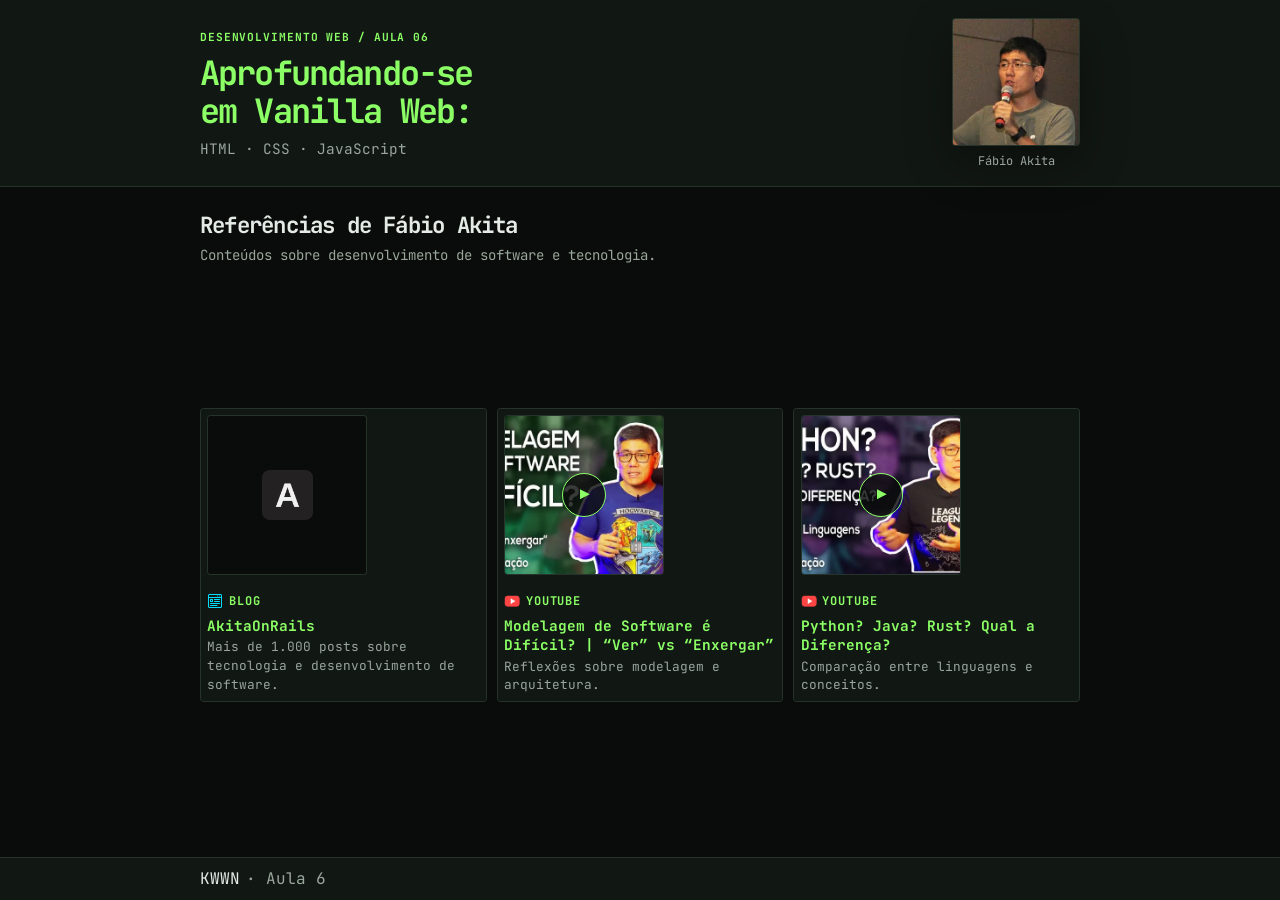
==== projetos/simple-web-page/web/index.html @ 8c3f889a "aula 006: move site para projetos/simple-web-page" ====
<!doctype html>
<html lang="pt-BR">
  <head>
    <meta charset="UTF-8">
    <meta name="viewport" content="width=device-width, initial-scale=1">
    <meta name="description" content="Referências de Fábio Akita sobre software e tecnologia.">
    <link rel="icon" type="image/webp" href="assets/img/favicon.webp">
    <title>Aula 6 — Vanilla Web</title>
    <link rel="preconnect" href="https://fonts.googleapis.com">
    <link rel="preconnect" href="https://fonts.gstatic.com" crossorigin>
    <link href="https://fonts.googleapis.com/css2?family=JetBrains+Mono:wght@400;500;600;700&display=swap" rel="stylesheet">
    <link rel="stylesheet" href="css/style.css">
    <script src="js/main.js" defer></script>
  </head>
  <body>
    <header class="site-header">
      <div class="container hero">
        <div>
          <p class="eyebrow">Desenvolvimento Web / Aula 06</p>
          <h1>Aprofundando-se<br>em Vanilla Web:</h1>
          <p class="muted">HTML · CSS · JavaScript</p>
        </div>
        <figure class="portrait-card">
          <img class="portrait" src="assets/img/fabio-akita.webp" alt="Fábio Akita em uma conversa diante de um microfone" width="420" height="560">
          <figcaption>Fábio Akita</figcaption>
        </figure>
      </div>
    </header>

    <main class="container">
      <h2>Referências de Fábio Akita</h2>
      <p class="muted">Conteúdos sobre desenvolvimento de software e tecnologia.</p>
      <ul class="resources">
        <li class="card">
          <a class="preview" href="https://akitaonrails.com/" data-viewer="site" aria-label="Abrir AkitaOnRails.com no visualizador">
            <img class="site-preview-logo" src="assets/img/akitaonrails-logo.webp" alt="">
          </a>
          <div><small class="source-label"><img src="assets/img/icon-blog.webp" alt="" width="16" height="16"> Blog</small><h3><a href="https://akitaonrails.com/" target="_blank" rel="noopener noreferrer">AkitaOnRails</a></h3><p class="muted">Mais de 1.000 posts sobre tecnologia e desenvolvimento de software.</p></div>
        </li>
        <li class="card">
          <a class="preview" href="https://www.youtube.com/watch?v=SmYQcaP1Jgw" data-viewer="video" aria-label="Assistir: Modelagem de Software é Difícil?">
            <img src="assets/img/youtube-modelagem.webp" alt="" loading="lazy" width="640" height="360"><span class="play" aria-hidden="true">▶</span>
          </a>
          <div><small class="source-label"><img src="assets/img/icon-youtube.webp" alt="" width="16" height="16"> YouTube</small><h3><a href="https://www.youtube.com/watch?v=SmYQcaP1Jgw" target="_blank" rel="noopener noreferrer">Modelagem de Software é Difícil? | “Ver” vs “Enxergar”</a></h3><p class="muted">Reflexões sobre modelagem e arquitetura.</p></div>
        </li>
        <li class="card">
          <a class="preview" href="https://www.youtube.com/watch?v=MI9cdxETA4c" data-viewer="video" aria-label="Assistir: Python? Java? Rust? Qual a Diferença?">
            <img src="assets/img/youtube-linguagens.webp" alt="" loading="lazy" width="640" height="360"><span class="play" aria-hidden="true">▶</span>
          </a>
          <div><small class="source-label"><img src="assets/img/icon-youtube.webp" alt="" width="16" height="16"> YouTube</small><h3><a href="https://www.youtube.com/watch?v=MI9cdxETA4c" target="_blank" rel="noopener noreferrer">Python? Java? Rust? Qual a Diferença?</a></h3><p class="muted">Comparação entre linguagens e conceitos.</p></div>
        </li>
      </ul>
    </main>

    <footer class="site-footer"><div class="container">KWWN <span class="muted">· Aula 6</span></div></footer>

    <dialog class="viewer" aria-label="Visualizador">
      <form method="dialog"><button class="viewer-close" aria-label="Fechar visualizador">×</button></form>
      <div class="viewer-content"></div>
    </dialog>
  </body>
</html>
---- projetos/simple-web-page/web/css/style.css ----
:root {
  color-scheme: dark;
  --green: #8bff65;
  --hover: #b4ff9a;
  --bg: #090c0a;
  --surface: #111713;
  --border: #26332a;
  --radius: .2rem;
  --text: #e4eae5;
  --muted: #9aa69c;
  --content-width: 55rem;
  font: 16px/1.6 "JetBrains Mono", monospace;
  color: var(--text);
  background: var(--bg);
}

* { box-sizing: border-box; }
body { display: flex; flex-direction: column; min-width: 0; min-height: 100vh; min-height: 100dvh; margin: 0; }
a { color: var(--green); text-decoration: none; }
button { font: inherit; }
::selection { color: var(--bg); background: var(--green); }
a:hover { color: var(--hover); }
.card h3 a:hover { text-decoration: underline; text-underline-offset: .2em; }
a:focus-visible { outline: 2px solid var(--hover); outline-offset: 3px; }
img { display: block; max-width: 100%; }
.container { width: min(100% - 2.5rem, var(--content-width)); margin-inline: auto; }
.muted { color: var(--muted); }
.site-header, .site-footer { background: var(--surface); }
.site-header { padding: 25px 0 15px; border-bottom: 1px solid var(--border); }
.hero { display: grid; grid-template-columns: minmax(0, 1fr) 11rem; align-items: center; gap: clamp(2rem, 6vw, 5rem); }
.hero > div { max-width: 48rem; }
.eyebrow { margin: 0 0 .75rem; }
.eyebrow, small { color: var(--green); font-size: .75rem; font-weight: 700; letter-spacing: .08em; text-transform: uppercase; }
h1 { max-width: 52rem; margin: 0; color: var(--green); font-size: clamp(1.8rem, 3.8vw, 3rem); line-height: 1.12; letter-spacing: -.055em; }
.hero .muted { margin: 1rem 0 0; }
h2 { font-size: clamp(1.35rem, 2.5vw, 1.75rem); line-height: 1.3; letter-spacing: -.035em; }
.card, .preview, .viewer { border-radius: var(--radius); }
.card { transition: border-color 160ms ease, background-color 160ms ease; }
.card:hover { border-color: #3d5644; background: #141c16; }
.preview:focus-visible, .viewer-close:focus-visible { outline: 2px solid var(--hover); outline-offset: 3px; }
.viewer { width: min(92vw, 72rem); max-width: none; max-height: 90dvh; padding: 2.75rem 1rem 1rem; border: 1px solid var(--border); color: var(--text); background: var(--surface); }
.viewer:is(.viewer--video, .viewer--site) { padding-inline: 0; overflow: hidden; }
.viewer--video .viewer-content { aspect-ratio: 16 / 9; }
.viewer--site .viewer-content { height: min(75vh, 42rem); }
.viewer:is(.viewer--video, .viewer--site) iframe { height: 100%; }
.viewer::backdrop { background: #000c; }
.viewer form { position: absolute; top: .35rem; right: .75rem; }
.viewer-close { display: grid; width: 2rem; height: 2rem; padding: 0; place-items: center; border: 0; color: var(--green); background: none; font: inherit; font-size: 1.75rem; line-height: 1; cursor: pointer; }
.viewer-content iframe { display: block; width: 100%; height: min(56vh, 36rem); border: 0; background: var(--bg); }
.source-label { display: inline-flex; height: 1.5rem; align-items: center; gap: .35rem; vertical-align: middle; line-height: 1; }
.source-label img { width: 1rem; height: 1rem; flex: 0 0 1rem; object-fit: contain; }
main { flex: 1; padding-block: clamp(.75rem, 1.5vh, 1.25rem); }
h2 { margin: 0; }
main > .muted { margin: .5rem 0 0; }
.portrait-card { width: 11rem; margin: 0; }
.portrait { width: 100%; aspect-ratio: 1; height: auto; border: 1px solid var(--border); border-radius: var(--radius); object-fit: cover; object-position: center 30%; box-shadow: 0 1rem 3rem #0005; }
.portrait-card figcaption { padding-top: .4rem; color: var(--muted); font-size: .8rem; text-align: center; }
.resources { display: grid; gap: 10px; margin: clamp(.5rem, 1vh, .75rem) 0 0; padding: 0; list-style: none; }
.card { display: flex; align-items: center; gap: .875rem; padding: clamp(.35rem, .7vh, .55rem); border: 1px solid var(--border); background: var(--surface); }
.card > div { align-self: flex-start; min-width: 0; }
.preview { position: relative; display: grid; width: clamp(8rem, 17vw, 12rem); flex: 0 0 clamp(8rem, 17vw, 12rem); aspect-ratio: 16 / 9; overflow: hidden; place-items: center; border: 1px solid var(--border); background: var(--bg); }
.preview > img { width: 100%; height: 100%; object-fit: cover; }
.preview > .site-preview-logo { width: 32%; height: auto; max-height: 70%; aspect-ratio: 1; place-self: center; object-fit: contain; }
.card h3 { margin: .2rem 0; font-size: 1rem; line-height: 1.5; }
.card p { margin: .25rem 0 0; font-size: .9rem; }
.play { position: absolute; inset: 50% auto auto 50%; display: grid; width: 2.75rem; aspect-ratio: 1; padding-left: .12em; transform: translate(-50%, -50%); place-items: center; border: 1px solid var(--green); border-radius: 50%; color: var(--green); background: #090c0acc; }
.site-footer { padding-block: 1rem; border-top: 1px solid var(--border); }
.site-footer .container { display: flex; gap: .35rem; }
@media (min-width: 48.01rem) {
  main.container { display: flex; flex-direction: column; min-height: 0; padding-top: 1.5rem; }
  main.container > h2 { font-size: 1.4rem; }
  main.container > .muted { margin-top: .25rem; font-size: .875rem; }
  main.container > .resources { grid-template-columns: repeat(3, minmax(0, 1fr)); margin-block: auto; }
  .card { align-items: stretch; flex-direction: column; gap: .75rem; padding: .75rem; }
  .preview { width: 100%; flex-basis: auto; aspect-ratio: 16 / 9; }
  .card > div { width: 100%; min-width: 0; align-self: stretch; }
  .card h3, .card p { overflow-wrap: break-word; }
  .card h3 { font-size: .9rem; line-height: 1.4; }
  .card p { font-size: .8rem; line-height: 1.45; }
  .hero { grid-template-columns: minmax(0, 1fr) 8rem; gap: 1.75rem; }
  .portrait-card { width: 8rem; }
  .portrait-card figcaption { font-size: .75rem; }
  .eyebrow { margin-bottom: .4rem; font-size: .7rem; }
  h1 { font-size: clamp(1.7rem, 2.8vw, 2.1rem); line-height: 1.15; }
  .hero .muted { margin-top: .4rem; font-size: .9rem; }
  .site-header { padding-block: 18px 14px; }
  .preview { width: clamp(8rem, 14vw, 10rem); flex-basis: clamp(8rem, 14vw, 10rem); }
  .card { padding: .4rem; }
  .card h3 { line-height: 1.35; }
  .card p { margin-top: .15rem; }
  .site-footer { padding-block: .5rem; }
}
@media (max-width: 48rem) {
  .container { width: min(100% - 2rem, var(--content-width)); }
  .hero { grid-template-columns: minmax(0, 1fr) 8rem; gap: 1.5rem; }
  main.container > .resources { grid-template-columns: 1fr; }
  .hero { grid-template-columns: minmax(0, 1fr) 8rem; gap: 1.5rem; }
  .portrait-card { width: 8rem; }
  main { flex: 1 0 auto; padding-block: 1.25rem; }
  main.container { display: flex; flex-direction: column; }
  main.container > .resources { grid-template-columns: 1fr; margin-top: 1rem; }
  main.container > .muted { margin: .5rem 0 0; }
  .card { align-items: stretch; flex-direction: column; gap: .875rem; padding: .875rem; }
  .preview { width: 100%; flex-basis: auto; }
  .card > div { width: 100%; align-self: stretch; }
  .card h3 { font-size: .95rem; line-height: 1.4; }
  .card p { font-size: .8rem; line-height: 1.45; }
  .card h3, .card p { overflow-wrap: normal; }
  .portrait-card figcaption { padding-top: .2rem; }
}
@media (max-width: 36rem) {
  .site-header { padding: 16px 0 12px; }
  .hero { grid-template-columns: minmax(0, 1fr) 4rem; gap: .75rem; }
  h1 { max-width: 14ch; font-size: clamp(1.65rem, 7.5vw, 2.25rem); }
  .hero .muted { margin-top: .75rem; }
  .portrait-card { width: 4rem; }
  .portrait { width: 4rem; height: 4rem; object-position: center 25%; }
  .portrait-card figcaption { padding-top: .2rem; font-size: .7rem; text-align: center; }
  main { padding-block: 1.5rem; }
  main.container > .muted { margin-top: .35rem; }
  .resources { margin-top: 1rem; }
  .card { gap: .75rem; padding: .75rem; }
  .card h3 { margin: .2rem 0; }
  .card p { margin-top: .2rem; }
  .source-label { height: 1.3rem; font-size: .7rem; }
  .source-label img { width: .9rem; height: .9rem; flex-basis: .9rem; }
  .play { width: 2rem; }
  .site-footer { padding-block: .5rem; font-size: .8rem; }
  .viewer { width: 100%; max-width: none; max-height: 100dvh; margin: auto 0 0; padding: 2.75rem .75rem .75rem; border-radius: .9rem .9rem 0 0; }
  .viewer--video, .viewer--site { padding: 2.5rem 0 0; }
  .viewer--site .viewer-content { height: 75dvh; }
  .viewer-content iframe { height: 60dvh; }
  .viewer--video .viewer-content iframe { height: auto; }
}
@media (prefers-reduced-motion: reduce) {
  *, *::before, *::after { scroll-behavior: auto !important; transition-duration: .01ms !important; }
}
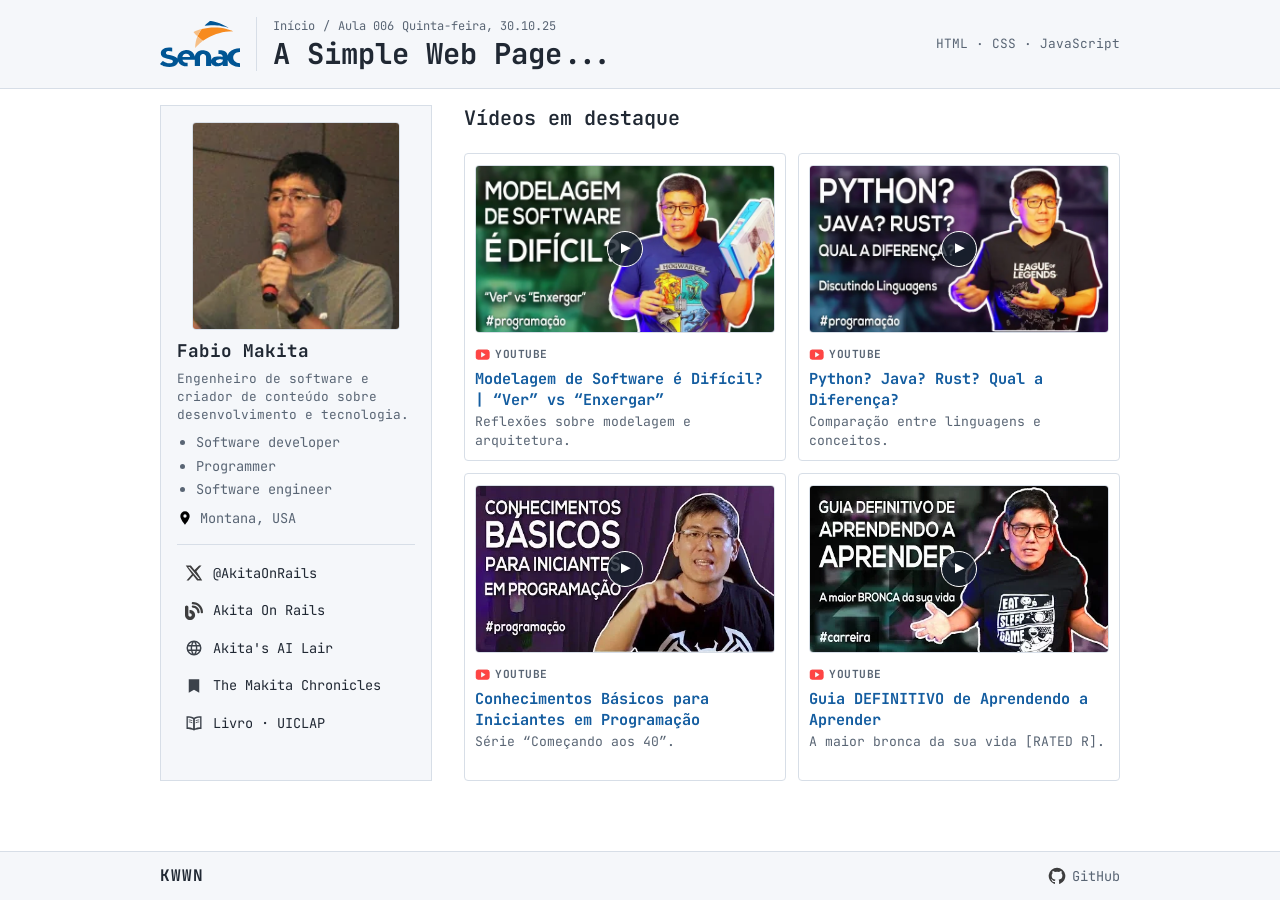
==== commit 0241d3fe: "Refina página simples e responsividade" ====
--- a/projetos/simple-web-page/web/index.html
+++ b/projetos/simple-web-page/web/index.html
@@ -14,45 +14,95 @@
   </head>
   <body>
     <header class="site-header">
-      <div class="container hero">
-        <div>
-          <p class="eyebrow">Desenvolvimento Web / Aula 06</p>
-          <h1>Aprofundando-se<br>em Vanilla Web:</h1>
-          <p class="muted">HTML · CSS · JavaScript</p>
+      <div class="container masthead">
+        <a class="brand" href="https://www.senac.br/" target="_blank" rel="noopener noreferrer" aria-label="Senac — página inicial">
+          <img src="assets/img/senac-logo.svg" alt="Senac" width="130" height="48">
+        </a>
+        <div class="site-title">
+          <p class="eyebrow"><span>Início</span><span aria-hidden="true">/</span><span>Aula 006</span><span class="class-date">Quinta-feira, 30.10.25</span></p>
+          <h1>A Simple Web Page...</h1>
         </div>
-        <figure class="portrait-card">
-          <img class="portrait" src="assets/img/fabio-akita.webp" alt="Fábio Akita em uma conversa diante de um microfone" width="420" height="560">
-          <figcaption>Fábio Akita</figcaption>
-        </figure>
+        <span class="course-label">HTML · CSS · JavaScript</span>
       </div>
     </header>
 
-    <main class="container">
-      <h2>Referências de Fábio Akita</h2>
-      <p class="muted">Conteúdos sobre desenvolvimento de software e tecnologia.</p>
-      <ul class="resources">
-        <li class="card">
-          <a class="preview" href="https://akitaonrails.com/" data-viewer="site" aria-label="Abrir AkitaOnRails.com no visualizador">
-            <img class="site-preview-logo" src="assets/img/akitaonrails-logo.webp" alt="">
-          </a>
-          <div><small class="source-label"><img src="assets/img/icon-blog.webp" alt="" width="16" height="16"> Blog</small><h3><a href="https://akitaonrails.com/" target="_blank" rel="noopener noreferrer">AkitaOnRails</a></h3><p class="muted">Mais de 1.000 posts sobre tecnologia e desenvolvimento de software.</p></div>
-        </li>
-        <li class="card">
-          <a class="preview" href="https://www.youtube.com/watch?v=SmYQcaP1Jgw" data-viewer="video" aria-label="Assistir: Modelagem de Software é Difícil?">
-            <img src="assets/img/youtube-modelagem.webp" alt="" loading="lazy" width="640" height="360"><span class="play" aria-hidden="true">▶</span>
-          </a>
-          <div><small class="source-label"><img src="assets/img/icon-youtube.webp" alt="" width="16" height="16"> YouTube</small><h3><a href="https://www.youtube.com/watch?v=SmYQcaP1Jgw" target="_blank" rel="noopener noreferrer">Modelagem de Software é Difícil? | “Ver” vs “Enxergar”</a></h3><p class="muted">Reflexões sobre modelagem e arquitetura.</p></div>
-        </li>
-        <li class="card">
-          <a class="preview" href="https://www.youtube.com/watch?v=MI9cdxETA4c" data-viewer="video" aria-label="Assistir: Python? Java? Rust? Qual a Diferença?">
-            <img src="assets/img/youtube-linguagens.webp" alt="" loading="lazy" width="640" height="360"><span class="play" aria-hidden="true">▶</span>
-          </a>
-          <div><small class="source-label"><img src="assets/img/icon-youtube.webp" alt="" width="16" height="16"> YouTube</small><h3><a href="https://www.youtube.com/watch?v=MI9cdxETA4c" target="_blank" rel="noopener noreferrer">Python? Java? Rust? Qual a Diferença?</a></h3><p class="muted">Comparação entre linguagens e conceitos.</p></div>
-        </li>
-      </ul>
+    <main class="container page-layout">
+      <aside class="sidebar" aria-labelledby="author-heading">
+        <figure class="portrait-card">
+          <img class="portrait" src="assets/img/fabio-akita.webp" alt="Fábio Akita em uma conversa diante de um microfone" width="420" height="560">
+        </figure>
+        <h2 id="author-heading">Fabio Makita</h2>
+        <p class="author-bio">Engenheiro de software e criador de conteúdo sobre desenvolvimento e tecnologia.</p>
+        <ul class="author-details">
+          <li>Software developer</li>
+          <li>Programmer</li>
+          <li>Software engineer</li>
+        </ul>
+        <p class="author-location"><img class="icon" src="assets/img/icon-location.svg" alt=""> Montana, USA</p>
+        <nav class="author-links" aria-label="Redes e links de Fabio Makita">
+          <a href="https://x.com/akitaonrails" target="_blank" rel="noopener noreferrer"><img class="icon" src="assets/img/icon-x.svg" alt=""> <span>@AkitaOnRails</span></a>
+          <a href="https://akitaonrails.com/" target="_blank" rel="noopener noreferrer"><img class="icon" src="assets/img/icon-blog.svg" alt=""> <span>Akita On Rails</span></a>
+          <a href="https://ailair.akitaonrails.com/" target="_blank" rel="noopener noreferrer"><img class="icon" src="assets/img/icon-page.svg" alt=""> <span>Akita's AI Lair</span></a>
+          <a href="https://themakitachronicles.com/" target="_blank" rel="noopener noreferrer"><img class="icon" src="assets/img/icon-newsletter.svg" alt=""> <span>The Makita Chronicles</span></a>
+          <a href="https://loja.uiclap.com/titulo/ua213594" target="_blank" rel="noopener noreferrer"><img class="icon" src="assets/img/icon-book.svg" alt=""> <span>Livro · UICLAP</span></a>
+        </nav>
+      </aside>
+
+      <section class="content" aria-label="Conteúdos de Fábio Akita">
+        <h2 class="content-heading">Vídeos em destaque</h2>
+        <ul class="resources">
+          <li class="card">
+            <a class="preview" href="https://www.youtube.com/watch?v=SmYQcaP1Jgw" data-viewer="video" aria-label="Assistir: Modelagem de Software é Difícil?">
+              <img src="assets/img/youtube-modelagem.webp" alt="" loading="lazy" width="640" height="360"><span class="play" aria-hidden="true">▶</span>
+            </a>
+            <div>
+              <small class="source-label"><img src="assets/img/icon-youtube.webp" alt="" width="16" height="16"> YouTube</small>
+              <h3><a href="https://www.youtube.com/watch?v=SmYQcaP1Jgw" target="_blank" rel="noopener noreferrer">Modelagem de Software é Difícil? | “Ver” vs “Enxergar”</a></h3>
+              <p class="muted">Reflexões sobre modelagem e arquitetura.</p>
+            </div>
+          </li>
+          <li class="card">
+            <a class="preview" href="https://www.youtube.com/watch?v=MI9cdxETA4c" data-viewer="video" aria-label="Assistir: Python? Java? Rust? Qual a Diferença?">
+              <img src="assets/img/youtube-linguagens.webp" alt="" loading="lazy" width="640" height="360"><span class="play" aria-hidden="true">▶</span>
+            </a>
+            <div>
+              <small class="source-label"><img src="assets/img/icon-youtube.webp" alt="" width="16" height="16"> YouTube</small>
+              <h3><a href="https://www.youtube.com/watch?v=MI9cdxETA4c" target="_blank" rel="noopener noreferrer">Python? Java? Rust? Qual a Diferença?</a></h3>
+              <p class="muted">Comparação entre linguagens e conceitos.</p>
+            </div>
+          </li>
+          <li class="card">
+            <a class="preview" href="https://www.youtube.com/watch?v=sx4hAHhO9CY&t=95s" data-viewer="video" aria-label="Assistir: Conhecimentos Básicos para Iniciantes em Programação">
+              <img src="assets/img/youtube-iniciantes.webp" alt="" loading="lazy" width="480" height="360"><span class="play" aria-hidden="true">▶</span>
+            </a>
+            <div>
+              <small class="source-label"><img src="assets/img/icon-youtube.webp" alt="" width="16" height="16"> YouTube</small>
+              <h3><a href="https://www.youtube.com/watch?v=sx4hAHhO9CY&t=95s" target="_blank" rel="noopener noreferrer">Conhecimentos Básicos para Iniciantes em Programação</a></h3>
+              <p class="muted">Série “Começando aos 40”.</p>
+            </div>
+          </li>
+          <li class="card">
+            <a class="preview" href="https://www.youtube.com/watch?v=oUPaJxk6TZ0" data-viewer="video" aria-label="Assistir: Guia Definitivo de Aprendendo a Aprender">
+              <img src="assets/img/youtube-aprender.webp" alt="" loading="lazy" width="480" height="360"><span class="play" aria-hidden="true">▶</span>
+            </a>
+            <div>
+              <small class="source-label"><img src="assets/img/icon-youtube.webp" alt="" width="16" height="16"> YouTube</small>
+              <h3><a href="https://www.youtube.com/watch?v=oUPaJxk6TZ0" target="_blank" rel="noopener noreferrer">Guia DEFINITIVO de Aprendendo a Aprender</a></h3>
+              <p class="muted">A maior bronca da sua vida [RATED R].</p>
+            </div>
+          </li>
+        </ul>
+      </section>
     </main>
 
-    <footer class="site-footer"><div class="container">KWWN <span class="muted">· Aula 6</span></div></footer>
+    <footer class="site-footer">
+      <div class="container">
+        <span class="footer-credit">KWWN</span>
+        <a class="github-link" href="https://github.com/muggem-cc/_senac" target="_blank" rel="noopener noreferrer" aria-label="Repositório do projeto no GitHub">
+          <img src="assets/img/github.svg" alt="" width="20" height="20"> GitHub
+        </a>
+      </div>
+    </footer>
 
     <dialog class="viewer" aria-label="Visualizador">
       <form method="dialog"><button class="viewer-close" aria-label="Fechar visualizador">×</button></form>
--- a/projetos/simple-web-page/web/css/style.css
+++ b/projetos/simple-web-page/web/css/style.css
@@ -1,43 +1,46 @@
 :root {
-  color-scheme: dark;
-  --green: #8bff65;
-  --hover: #b4ff9a;
-  --bg: #090c0a;
-  --surface: #111713;
-  --border: #26332a;
-  --radius: .2rem;
-  --text: #e4eae5;
-  --muted: #9aa69c;
-  --content-width: 55rem;
-  font: 16px/1.6 "JetBrains Mono", monospace;
+  color-scheme: light;
+  --accent: #145da0;
+  --bg: #fff;
+  --surface: #f5f7fa;
+  --border: #d7dee7;
+  --text: #202833;
+  --muted: #596574;
+  --content-width: 60rem;
+  font: 16px/1.5 "JetBrains Mono", monospace;
   color: var(--text);
   background: var(--bg);
 }
 
 * { box-sizing: border-box; }
 body { display: flex; flex-direction: column; min-width: 0; min-height: 100vh; min-height: 100dvh; margin: 0; }
-a { color: var(--green); text-decoration: none; }
+a { color: var(--accent); text-decoration: underline; text-underline-offset: .15em; }
 button { font: inherit; }
-::selection { color: var(--bg); background: var(--green); }
-a:hover { color: var(--hover); }
-.card h3 a:hover { text-decoration: underline; text-underline-offset: .2em; }
-a:focus-visible { outline: 2px solid var(--hover); outline-offset: 3px; }
+::selection { color: #fff; background: var(--accent); }
+a:hover { color: #0b3d69; }
+.card h3 a { text-decoration: none; }
+.card h3 a:hover { text-decoration: none; }
+a:focus-visible { outline: 2px solid var(--accent); outline-offset: 3px; }
 img { display: block; max-width: 100%; }
 .container { width: min(100% - 2.5rem, var(--content-width)); margin-inline: auto; }
 .muted { color: var(--muted); }
 .site-header, .site-footer { background: var(--surface); }
-.site-header { padding: 25px 0 15px; border-bottom: 1px solid var(--border); }
-.hero { display: grid; grid-template-columns: minmax(0, 1fr) 11rem; align-items: center; gap: clamp(2rem, 6vw, 5rem); }
-.hero > div { max-width: 48rem; }
+.site-header { padding-block: 1.5rem; border-bottom: 1px solid var(--border); }
+.masthead { display: flex; min-height: 5.5rem; align-items: center; gap: 1.5rem; }
+.brand { display: block; width: 6rem; flex: 0 0 6rem; }
+.brand img { width: 100%; height: auto; }
+.site-title { padding-left: 1.5rem; border-left: 1px solid var(--border); }
+.site-title .eyebrow { display: flex; flex-wrap: wrap; align-items: center; gap: .25rem .5rem; margin: 0 0 .15rem; color: var(--muted); font-size: .75rem; font-weight: 400; letter-spacing: 0; text-transform: none; }
+.class-date { color: inherit; font-weight: inherit; letter-spacing: inherit; text-transform: inherit; }
+.course-label { margin-left: auto; color: var(--muted); font-size: .9rem; }
 .eyebrow { margin: 0 0 .75rem; }
-.eyebrow, small { color: var(--green); font-size: .75rem; font-weight: 700; letter-spacing: .08em; text-transform: uppercase; }
-h1 { max-width: 52rem; margin: 0; color: var(--green); font-size: clamp(1.8rem, 3.8vw, 3rem); line-height: 1.12; letter-spacing: -.055em; }
-.hero .muted { margin: 1rem 0 0; }
-h2 { font-size: clamp(1.35rem, 2.5vw, 1.75rem); line-height: 1.3; letter-spacing: -.035em; }
-.card, .preview, .viewer { border-radius: var(--radius); }
+.eyebrow, small { color: var(--muted); font-size: .75rem; font-weight: 700; letter-spacing: .04em; text-transform: uppercase; }
+h1 { max-width: 52rem; margin: 0; color: var(--text); font-size: clamp(1.35rem, 2.4vw, 1.8rem); line-height: 1.2; }
+h2 { font-size: clamp(1.35rem, 2.5vw, 1.75rem); line-height: 1.3; }
+.card, .preview, .viewer { border-radius: .25rem; }
 .card { transition: border-color 160ms ease, background-color 160ms ease; }
-.card:hover { border-color: #3d5644; background: #141c16; }
-.preview:focus-visible, .viewer-close:focus-visible { outline: 2px solid var(--hover); outline-offset: 3px; }
+.card:hover { border-color: #aab7c6; }
+.preview:focus-visible, .viewer-close:focus-visible { outline: 2px solid var(--accent); outline-offset: 3px; }
 .viewer { width: min(92vw, 72rem); max-width: none; max-height: 90dvh; padding: 2.75rem 1rem 1rem; border: 1px solid var(--border); color: var(--text); background: var(--surface); }
 .viewer:is(.viewer--video, .viewer--site) { padding-inline: 0; overflow: hidden; }
 .viewer--video .viewer-content { aspect-ratio: 16 / 9; }
@@ -45,93 +48,158 @@
 .viewer:is(.viewer--video, .viewer--site) iframe { height: 100%; }
 .viewer::backdrop { background: #000c; }
 .viewer form { position: absolute; top: .35rem; right: .75rem; }
-.viewer-close { display: grid; width: 2rem; height: 2rem; padding: 0; place-items: center; border: 0; color: var(--green); background: none; font: inherit; font-size: 1.75rem; line-height: 1; cursor: pointer; }
+.viewer-close { display: grid; width: 2rem; height: 2rem; padding: 0; place-items: center; border: 0; color: var(--accent); background: none; font: inherit; font-size: 1.75rem; line-height: 1; cursor: pointer; }
 .viewer-content iframe { display: block; width: 100%; height: min(56vh, 36rem); border: 0; background: var(--bg); }
 .source-label { display: inline-flex; height: 1.5rem; align-items: center; gap: .35rem; vertical-align: middle; line-height: 1; }
 .source-label img { width: 1rem; height: 1rem; flex: 0 0 1rem; object-fit: contain; }
-main { flex: 1; padding-block: clamp(.75rem, 1.5vh, 1.25rem); }
+main { flex: 1; min-width: 0; padding-block: clamp(.75rem, 1.5vh, 1.25rem); }
 h2 { margin: 0; }
-main > .muted { margin: .5rem 0 0; }
-.portrait-card { width: 11rem; margin: 0; }
-.portrait { width: 100%; aspect-ratio: 1; height: auto; border: 1px solid var(--border); border-radius: var(--radius); object-fit: cover; object-position: center 30%; box-shadow: 0 1rem 3rem #0005; }
-.portrait-card figcaption { padding-top: .4rem; color: var(--muted); font-size: .8rem; text-align: center; }
-.resources { display: grid; gap: 10px; margin: clamp(.5rem, 1vh, .75rem) 0 0; padding: 0; list-style: none; }
-.card { display: flex; align-items: center; gap: .875rem; padding: clamp(.35rem, .7vh, .55rem); border: 1px solid var(--border); background: var(--surface); }
+.page-layout { display: grid; grid-template-columns: 17rem minmax(0, 1fr); align-content: start; align-items: stretch; gap: 2rem; padding-block: 1rem; }
+.sidebar { align-self: stretch; position: sticky; top: 1rem; padding: 1rem; border: 1px solid var(--border); background: var(--surface); }
+.content { display: flex; flex-direction: column; }
+.content .resources { flex: 1; }
+.portrait-card { width: min(100%, 13rem); margin: 0 auto .65rem; }
+.portrait { aspect-ratio: 1; border: 1px solid var(--border); border-radius: .25rem; object-position: center 30%; }
+.sidebar h2 { margin: 0 0 .5rem; font-size: 1.1rem; line-height: 1.25; }
+.sidebar p { margin: .5rem 0; font-size: .9rem; }
+.author-bio { margin-left: 0 !important; padding-left: 0; border-left: 0; color: var(--muted); font-size: .80rem !important; line-height: 1.4; }
+.author-details { display: grid; gap: .2rem; margin: .5rem 0 0; padding-left: 1.2rem; color: var(--muted); font-size: .85rem; list-style: disc; }
+.author-location { display: flex; align-items: center; gap: .45rem; color: var(--muted); font-size: .85rem !important; }
+.icon { width: 1rem; height: 1rem; flex: 0 0 1rem; object-fit: contain; }
+.author-links { display: grid; gap: .35rem; margin-top: 1rem; padding-top: .75rem; border-top: 1px solid var(--border); }
+.author-links a { display: flex; min-height: 2rem; align-items: center; justify-content: flex-start; gap: .65rem; padding: .4rem .5rem; border-radius: .25rem; color: var(--text); font-size: .85rem; line-height: 1.4; text-decoration: none; overflow-wrap: anywhere; }
+.author-links a:hover { color: var(--accent); background: #e9eef4; }
+.author-links img { display: block; width: 18px; height: 18px; flex: 0 0 18px; object-fit: contain; opacity: .75; }
+.author-links a[href*="uiclap"] .icon { width: 18px; height: 18px; flex-basis: 18px; }
+.author-links a:not(:first-child):not(:nth-child(2)) img { filter: brightness(0) saturate(100%) invert(24%) sepia(10%) saturate(700%) hue-rotate(175deg) brightness(91%) contrast(88%); }
+.author-links a[href*="ailair"] img, .author-links a[href*="themakitachronicles"] img, .author-links a[href*="uiclap"] img { opacity: 1; filter: brightness(0) saturate(100%) invert(24%) sepia(10%) saturate(700%) hue-rotate(175deg) brightness(91%) contrast(88%); }.author-links a:hover img { opacity: 1; }
+.author-links a span { min-width: 0; }
+.content { min-width: 0; }
+.content-heading { margin: 0 0 1rem; font-size: 1.35rem; font-weight: 600; }
+.portrait { width: 100%; aspect-ratio: 1; height: auto; border: 1px solid var(--border); border-radius: .25rem; object-fit: cover; object-position: center 30%; }
+.resources { display: grid; gap: .75rem; margin: clamp(.5rem, 1vh, .75rem) 0 0; padding: 0; list-style: none; }
+.card { display: flex; align-items: center; gap: 1rem; padding: .75rem; border: 1px solid var(--border); background: #fff; }
 .card > div { align-self: flex-start; min-width: 0; }
-.preview { position: relative; display: grid; width: clamp(8rem, 17vw, 12rem); flex: 0 0 clamp(8rem, 17vw, 12rem); aspect-ratio: 16 / 9; overflow: hidden; place-items: center; border: 1px solid var(--border); background: var(--bg); }
+.preview { position: relative; display: grid; width: clamp(8rem, 17vw, 12rem); flex: 0 0 clamp(8rem, 17vw, 12rem); aspect-ratio: 16 / 9; overflow: hidden; place-items: center; border: 1px solid var(--border); background: var(--surface); }
 .preview > img { width: 100%; height: 100%; object-fit: cover; }
-.preview > .site-preview-logo { width: 32%; height: auto; max-height: 70%; aspect-ratio: 1; place-self: center; object-fit: contain; }
 .card h3 { margin: .2rem 0; font-size: 1rem; line-height: 1.5; }
 .card p { margin: .25rem 0 0; font-size: .9rem; }
-.play { position: absolute; inset: 50% auto auto 50%; display: grid; width: 2.75rem; aspect-ratio: 1; padding-left: .12em; transform: translate(-50%, -50%); place-items: center; border: 1px solid var(--green); border-radius: 50%; color: var(--green); background: #090c0acc; }
+.play { position: absolute; inset: 50% auto auto 50%; display: grid; width: 2.75rem; aspect-ratio: 1; padding-left: .12em; transform: translate(-50%, -50%); place-items: center; border: 1px solid #fff; border-radius: 50%; color: #fff; background: #17212dcc; }
 .site-footer { padding-block: 1rem; border-top: 1px solid var(--border); }
-.site-footer .container { display: flex; gap: .35rem; }
+.site-footer .container { display: flex; align-items: center; justify-content: space-between; gap: 1rem; }
+.github-link { display: inline-flex; align-items: center; gap: .4rem; color: var(--muted); font-size: .85rem; text-decoration: none; }
+.github-link:hover { color: var(--accent); }
+.github-link img { width: 1.1rem; height: 1.1rem; opacity: .75; }
+.github-link:hover img { opacity: 1; }
+.footer-credit { color: var(--text); font-weight: 700; letter-spacing: .06em; }
+.footer-credit span { color: var(--muted); font-weight: 400; letter-spacing: 0; }
 @media (min-width: 48.01rem) {
-  main.container { display: flex; flex-direction: column; min-height: 0; padding-top: 1.5rem; }
-  main.container > h2 { font-size: 1.4rem; }
-  main.container > .muted { margin-top: .25rem; font-size: .875rem; }
-  main.container > .resources { grid-template-columns: repeat(3, minmax(0, 1fr)); margin-block: auto; }
-  .card { align-items: stretch; flex-direction: column; gap: .75rem; padding: .75rem; }
-  .preview { width: 100%; flex-basis: auto; aspect-ratio: 16 / 9; }
+  .page-layout { grid-template-columns: minmax(13rem, 17rem) minmax(0, 1fr); gap: clamp(1.25rem, 3vw, 2rem); }
+  .resources { grid-template-columns: repeat(2, minmax(0, 1fr)); grid-auto-rows: minmax(0, 1fr); gap: clamp(.5rem, 1.2vw, .75rem); margin-top: .75rem; }
+  .card { min-width: 0; }
+  .preview { min-width: 0; }
+  .card { align-items: stretch; flex-direction: column; gap: .55rem; padding: .65rem; }
+  .preview { width: 100%; flex: 0 0 auto; aspect-ratio: 16 / 9; }
   .card > div { width: 100%; min-width: 0; align-self: stretch; }
   .card h3, .card p { overflow-wrap: break-word; }
-  .card h3 { font-size: .9rem; line-height: 1.4; }
-  .card p { font-size: .8rem; line-height: 1.45; }
-  .hero { grid-template-columns: minmax(0, 1fr) 8rem; gap: 1.75rem; }
-  .portrait-card { width: 8rem; }
-  .portrait-card figcaption { font-size: .75rem; }
-  .eyebrow { margin-bottom: .4rem; font-size: .7rem; }
-  h1 { font-size: clamp(1.7rem, 2.8vw, 2.1rem); line-height: 1.15; }
-  .hero .muted { margin-top: .4rem; font-size: .9rem; }
-  .site-header { padding-block: 18px 14px; }
-  .preview { width: clamp(8rem, 14vw, 10rem); flex-basis: clamp(8rem, 14vw, 10rem); }
-  .card { padding: .4rem; }
-  .card h3 { line-height: 1.35; }
-  .card p { margin-top: .15rem; }
-  .site-footer { padding-block: .5rem; }
+  .card h3 { margin-block: .2rem; font-size: .95rem; line-height: 1.35; }
+  .card p { margin-top: .2rem; font-size: .82rem; line-height: 1.4; }
+  .source-label { height: 1.3rem; font-size: .7rem; }
+  .source-label img { width: .9rem; height: .9rem; flex-basis: .9rem; }
+  .play { width: 2.25rem; }
+  .content-heading { margin-bottom: .65rem; font-size: 1.25rem; }
+  .masthead { min-height: 4.5rem; gap: 1rem; }
+  .brand { width: 5rem; flex-basis: 5rem; }
+  .site-title { padding-left: 1rem; }
+  .course-label { font-size: .8rem; }
+  .site-header { padding-block: .5rem; }
+  .site-footer { padding-block: .75rem; }
 }
 @media (max-width: 48rem) {
   .container { width: min(100% - 2rem, var(--content-width)); }
-  .hero { grid-template-columns: minmax(0, 1fr) 8rem; gap: 1.5rem; }
-  main.container > .resources { grid-template-columns: 1fr; }
-  .hero { grid-template-columns: minmax(0, 1fr) 8rem; gap: 1.5rem; }
-  .portrait-card { width: 8rem; }
-  main { flex: 1 0 auto; padding-block: 1.25rem; }
-  main.container { display: flex; flex-direction: column; }
-  main.container > .resources { grid-template-columns: 1fr; margin-top: 1rem; }
-  main.container > .muted { margin: .5rem 0 0; }
-  .card { align-items: stretch; flex-direction: column; gap: .875rem; padding: .875rem; }
-  .preview { width: 100%; flex-basis: auto; }
-  .card > div { width: 100%; align-self: stretch; }
+  .site-header { padding-block: .65rem; }
+  .masthead { min-height: 4rem; gap: .8rem; }
+  .brand { width: 4.25rem; flex-basis: 4.25rem; }
+  .site-title { min-width: 0; padding-left: .8rem; }
+  .site-title h1 { font-size: clamp(1.1rem, 4vw, 1.4rem); }
+  .site-title .eyebrow { gap: .2rem .4rem; font-size: .68rem; }
+  .course-label { max-width: 8rem; text-align: right; font-size: .7rem; }
+  .page-layout { grid-template-columns: 1fr; align-items: start; gap: 1.5rem; padding-block: 1.25rem; }
+  .content { display: block; }
+  .content .resources { flex: initial; }
+  .sidebar { position: static; display: grid; grid-template-columns: minmax(0, 1fr) 5rem; align-items: start; column-gap: 1rem; padding: 1rem; }
+  .portrait-card { grid-column: 2; grid-row: 1 / span 4; width: 5rem; margin: 0; }
+  .sidebar h2, .sidebar p, .author-details { grid-column: 1; }
+  .sidebar h2 { align-self: end; }
+  .sidebar p { margin: .25rem 0; }
+  .author-details { margin-top: .25rem; }
+  .author-location { grid-column: 1 / -1; margin-top: .65rem !important; }
+  .author-links { grid-column: 1 / -1; }
+  .content { min-width: 0; }
+  .content-heading { line-height: 1.25; }
+  .portrait-card { width: 5rem; margin: 0; }
+  .sidebar p { margin: .25rem 0; }
+  .author-links { grid-template-columns: repeat(2, minmax(0, 1fr)); column-gap: .5rem; margin-top: .75rem; padding-top: .65rem; }
+  .resources { grid-template-columns: 1fr; align-content: start; margin-top: 1rem; }
+  .card { align-items: center; flex-direction: row; gap: .875rem; padding: .75rem; }
+  .preview { width: clamp(7rem, 28vw, 10rem); flex: 0 0 clamp(7rem, 28vw, 10rem); }
+  .card > div { width: auto; flex: 1; min-width: 0; }
   .card h3 { font-size: .95rem; line-height: 1.4; }
   .card p { font-size: .8rem; line-height: 1.45; }
-  .card h3, .card p { overflow-wrap: normal; }
-  .portrait-card figcaption { padding-top: .2rem; }
+  .card h3, .card p { overflow-wrap: anywhere; }
 }
 @media (max-width: 36rem) {
-  .site-header { padding: 16px 0 12px; }
-  .hero { grid-template-columns: minmax(0, 1fr) 4rem; gap: .75rem; }
-  h1 { max-width: 14ch; font-size: clamp(1.65rem, 7.5vw, 2.25rem); }
-  .hero .muted { margin-top: .75rem; }
-  .portrait-card { width: 4rem; }
-  .portrait { width: 4rem; height: 4rem; object-position: center 25%; }
-  .portrait-card figcaption { padding-top: .2rem; font-size: .7rem; text-align: center; }
-  main { padding-block: 1.5rem; }
-  main.container > .muted { margin-top: .35rem; }
-  .resources { margin-top: 1rem; }
-  .card { gap: .75rem; padding: .75rem; }
+  .masthead { min-height: auto; display: grid; grid-template-columns: 4.5rem minmax(0, 1fr); grid-template-rows: auto auto; align-items: stretch; column-gap: .65rem; row-gap: .15rem; padding-block: .35rem; }
+  .site-header { padding-block: .25rem; }
+  .brand { grid-column: 1; grid-row: 1 / span 2; align-self: center; justify-self: center; width: 4.5rem; }
+  .site-title { grid-column: 2; grid-row: 1; align-self: end; min-width: 0; padding-left: .65rem; border-left: 1px solid var(--border); }
+  .site-title h1 { font-size: clamp(1rem, 5vw, 1.25rem); }
+  .site-title .eyebrow { display: flex; gap: .15rem .35rem; font-size: .65rem; line-height: 1.3; }
+  .course-label { grid-column: 2; grid-row: 2; width: auto; max-width: none; align-self: start; margin: 0; padding: 0 0 0 .65rem; border-left: 0; text-align: left; font-size: .68rem; }
+  .masthead { grid-template-rows: auto auto auto; row-gap: .25rem; }
+  .brand { grid-row: 1 / span 3; }
+  .site-title { grid-row: 1 / span 3; align-self: stretch; }
+  .site-title .eyebrow { margin: 0; }
+  .course-label { grid-row: 3; padding-top: 0; }
+  .masthead::after { content: none; }
+  .page-layout { padding-block: .75rem; }
+  .content-heading { font-size: 1.15rem; }
+  .resources { gap: .65rem; margin-top: .65rem; }
+  .card { min-width: 0; }
+  .preview { flex-shrink: 1; }
+
+  .page-layout { gap: 1rem; }
+  .sidebar { grid-template-columns: minmax(0, 1fr) 4rem; column-gap: .75rem; padding: .75rem; }
+  .portrait-card { grid-column: 2; grid-row: 1 / span 3; width: 4rem; }
+  .sidebar h2, .sidebar p, .author-details { grid-column: 1; }
+  .author-location, .author-links { grid-column: 1 / -1; }
+  .sidebar h2 { font-size: 1.1rem; }
+  .sidebar p, .author-links a { font-size: .8rem; }
+  .author-links { grid-template-columns: 1fr; }
+  .card { align-items: stretch; flex-direction: column; gap: .65rem; padding: .65rem; }
+  .preview { width: 100%; flex-basis: auto; }
+  .card > div { width: 100%; }
   .card h3 { margin: .2rem 0; }
   .card p { margin-top: .2rem; }
   .source-label { height: 1.3rem; font-size: .7rem; }
   .source-label img { width: .9rem; height: .9rem; flex-basis: .9rem; }
   .play { width: 2rem; }
   .site-footer { padding-block: .5rem; font-size: .8rem; }
+  .site-footer .container { align-items: center; flex-direction: row; justify-content: space-between; gap: 1rem; }
   .viewer { width: 100%; max-width: none; max-height: 100dvh; margin: auto 0 0; padding: 2.75rem .75rem .75rem; border-radius: .9rem .9rem 0 0; }
   .viewer--video, .viewer--site { padding: 2.5rem 0 0; }
   .viewer--site .viewer-content { height: 75dvh; }
   .viewer-content iframe { height: 60dvh; }
   .viewer--video .viewer-content iframe { height: auto; }
 }
+@media (max-width: 22rem) {
+  .container { width: calc(100% - 1.25rem); }
+  .site-title h1 { font-size: 1.1rem; }
+  .card { padding: .5rem; }
+  .site-title .eyebrow { font-size: .6rem; }
+  .site-title h1 { font-size: 1rem; }
+  .viewer { padding-inline: .5rem; }
+}
 @media (prefers-reduced-motion: reduce) {
   *, *::before, *::after { scroll-behavior: auto !important; transition-duration: .01ms !important; }
 }
